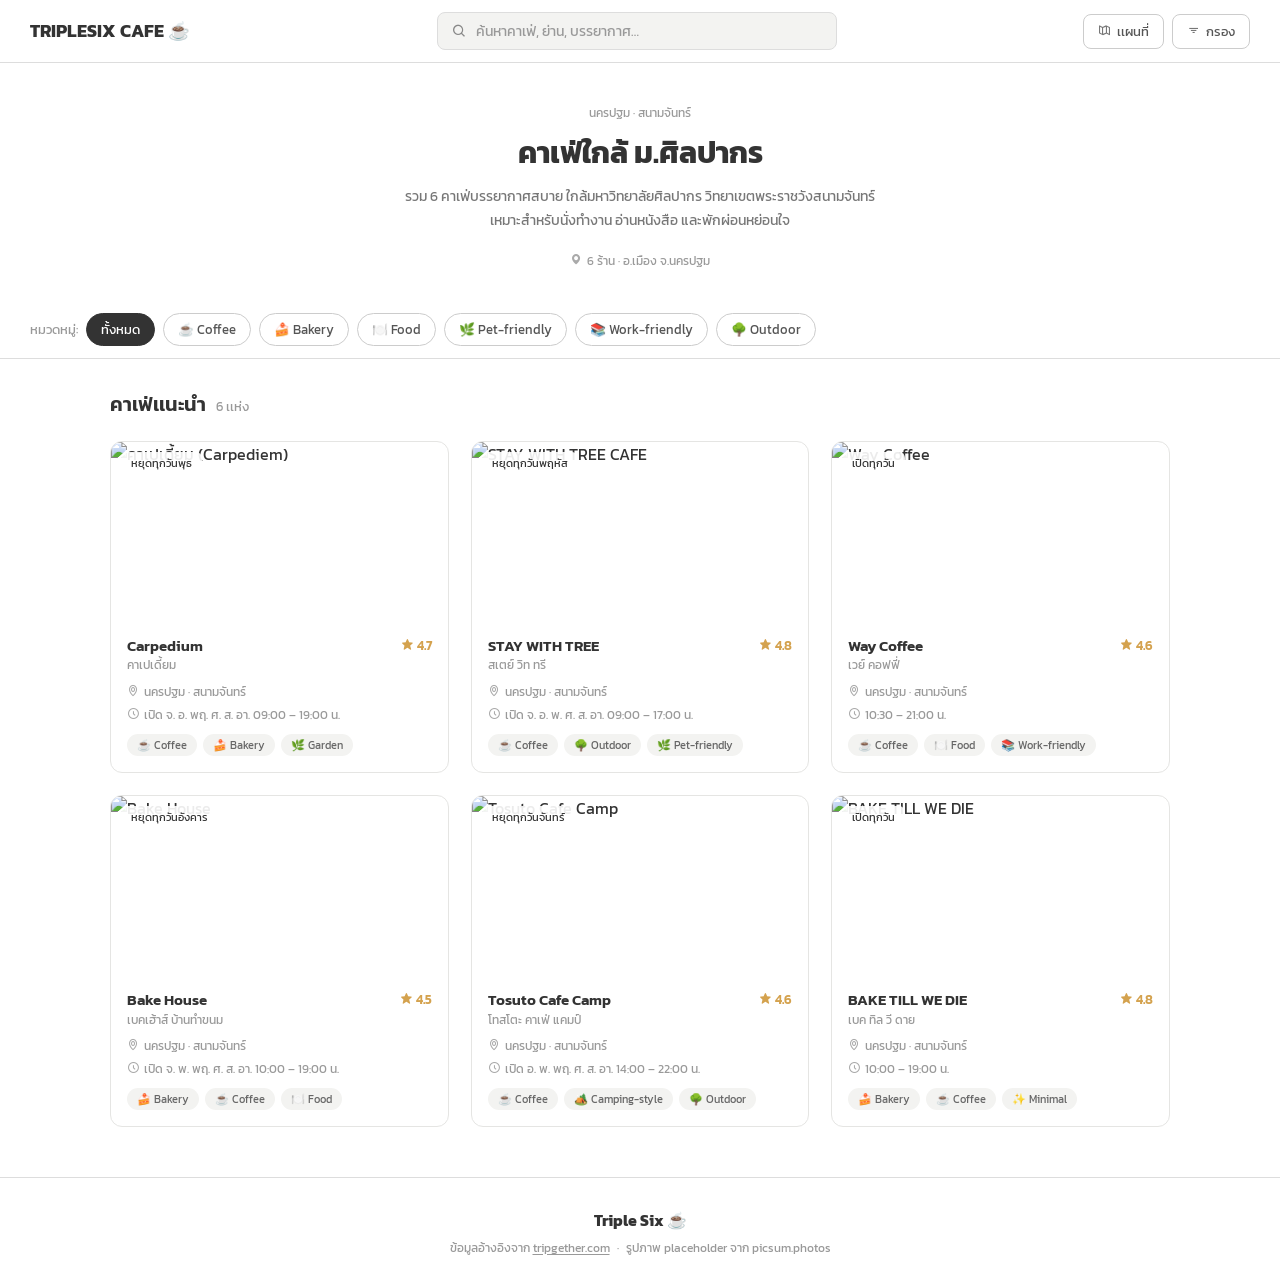
==== index.html @ 87efcfc4 "four commit" ====
<!DOCTYPE html>
<html lang="en">
<head>
    <meta charset="UTF-8">
    <meta name="viewport" content="width=device-width, initial-scale=1.0">
    <link rel="stylesheet" href="/css/home_style.css">
    <link href='https://unpkg.com/boxicons@2.1.4/css/boxicons.min.css' rel='stylesheet'>
    <link rel="preconnect" href="https://fonts.googleapis.com" />
    <link rel="preconnect" href="https://fonts.gstatic.com" crossorigin />
    <link href="https://fonts.googleapis.com/css2?family=Inter:wght@400;500;600;700&family=Kanit:wght@300;400;500;600;700&display=swap" rel="stylesheet" />
    <title>triple_six_cafe</title>
</head>
<body>
    <header class="navbar">
        <a class="navbar_logo" href="#">TRIPLESIX CAFE<span>☕</span></a>
        <div class="navbar_search_warp">
            <div class="navbar_search">
                <i class='bx bx-search'></i>
                <input type="text" placeholder="ค้นหาคาเฟ่, ย่าน, บรรยากาศ…" aria-label="ค้นหาคาเฟ่" />
            </div>
        </div>

        <div class="navbar_action">
            <button class="botton_outline">
                <i class='bx bx-map-alt' ></i>
                เเผนที่
            </button>
            <button class="botton_outline">
                <i class='bx bx-filter' ></i>
                กรอง
            </button>
        </div>
    </header>
    
    <section class="page_header">
        <p class="page_header_eyebrow">
            นครปฐม · สนามจันทร์
        </p>
        <h1 class="page_header_title">
            คาเฟ่ใกล้ ม.ศิลปากร
        </h1>
        <p class="page_header_sub">
            รวม 6 คาเฟ่บรรยากาศสบาย ใกล้มหาวิทยาลัยศิลปากร วิทยาเขตพระราชวังสนามจันทร์<br>
            เหมาะสำหรับนั่งทำงาน อ่านหนังสือ และพักผ่อนหย่อนใจ
        </p>
        <span class="page_header_meta">
            <i class='bx bxs-map' ></i>
            6 ร้าน · อ.เมือง จ.นครปฐม
        </span>
    </section>

    <div class="filter_bar">
        <span class="filter_bar_label">หมวดหมู่:</span>
        <button class="filter_chip_active">ทั้งหมด</button>
        <button class="filter_chip">☕ Coffee</button>
        <button class="filter_chip">🍰 Bakery</button>
        <button class="filter_chip">🍽️ Food</button>
        <button class="filter_chip">🌿 Pet-friendly</button>
        <button class="filter_chip">📚 Work-friendly</button>
        <button class="filter_chip">🌳 Outdoor</button>
    </div>
    <main class="container">
        <div class="section_header">
            <h2 class="section_header_title">คาเฟ่เเนะนำ</h2>
            <span class="section_header_count">6 เเห่ง</span>
        </div>

        <div class="cafe_grid">
        <a href="Carpedium_page.html">
            <article href="way_home.html" class="cafe_card">
                <div class="cafe_card_image_warp">
                    <img src="https://cms.dmpcdn.com/food/2021/02/17/df872bf0-718c-11eb-85b4-d74ed7823c07_original.jpg" alt="คาเปเดี้ยม (Carpediem)" loading="lazy"/>
                    <span class="cafe_card_badge">หยุดทุกวันพุธ</span>
                </div>
                <div class="cafe_card_body">
                    <div class="cafe_card_top">
                        <div>
                            <p class="cafe_card_name">Carpedium</p>
                            <p class="cafe_card_name">คาเปเดี้ยม</p>
                        </div>
                        <span class="cafe_card_rating">
                            <i class='bx bxs-star' ></i>
                            4.7
                        </span>
                    </div>
                    <div class="cafe_card_location">
                        <i class='bx bx-map' ></i>
                        นครปฐม · สนามจันทร์
                    </div>
                    <div class="cafe_card_hour">
                        <i class='bx bx-time-five' ></i>
                        เปิด จ. อ. พฤ. ศ. ส. อา.  09:00 – 19:00 น.
                    </div>
                    <div class="cafe_card_tags">
                        <span class="tag">☕ Coffee</span>
                        <span class="tag">🍰 Bakery</span>
                        <span class="tag">🌿 Garden</span>
                    </div>
                </div>
            </article>
        </a>

        <a href="Stay_with_tree_page.html">
            <article class="cafe_card">
                <div class="cafe_card_image_warp">
                    <img src="https://cms.dmpcdn.com/ugcarticle/2020/06/15/211d8240-370c-11ec-ad02-b55ebad82db1_original.jpeg" alt="STAY WITH TREE CAFE" loading="lazy"/>
                    <span class="cafe_card_badge">หยุดทุกวันพฤหัส</span>
                </div>
                <div class="cafe_card_body">
                    <div class="cafe_card_top">
                        <div>
                            <p class="cafe_card_name">STAY WITH TREE</p>
                            <p class="cafe_card_name">สเตย์ วิท ทรี</p>
                        </div>
                        <span class="cafe_card_rating">
                            <i class='bx bxs-star' ></i>
                            4.8
                        </span>
                    </div>
                    <div class="cafe_card_location">
                        <i class='bx bx-map' ></i>
                        นครปฐม · สนามจันทร์
                    </div>
                    <div class="cafe_card_hour">
                        <i class='bx bx-time-five' ></i>
                        เปิด จ. อ. พ. ศ. ส. อา. 09:00 – 17:00 น. 
                    </div>
                    <div class="cafe_card_tags">
                        <span class="tag">☕ Coffee</span>
                        <span class="tag">🌳 Outdoor</span>
                        <span class="tag">🌿 Pet-friendly</span>
                    </div>
                </div>
            </article>
        </a>

        <a href="Way_coffee_page.html">
            <article class="cafe_card">
                <div class="cafe_card_image_warp">
                    <img src="https://img.wongnai.com/p/1920x0/2017/08/02/bef6a3a764784b7f94c04570f521c3ca.jpg" alt="Way Coffee" loading="lazy"/>
                    <span class="cafe-card_badge">เปิดทุกวัน</span>
                </div>
                <div class="cafe_card_body">
                    <div class="cafe_card_top">
                        <div>
                            <p class="cafe_card_name">Way Coffee</p>
                            <p class="cafe_card_name">เวย์ คอฟฟี่</p>
                        </div>
                        <span class="cafe_card_rating">
                            <i class='bx bxs-star' ></i>
                            4.6
                        </span>
                    </div>
                    <div class="cafe_card_location">
                        <i class='bx bx-map' ></i>
                        นครปฐม · สนามจันทร์
                    </div>
                    <div class="cafe_card_hour">
                        <i class='bx bx-time-five' ></i>
                        10:30 – 21:00 น.
                    </div>
                    <div class="cafe_card_tags">
                        <span class="tag">☕ Coffee</span>
                        <span class="tag">🍽️ Food</span>
                        <span class="tag">📚 Work-friendly</span>
                    </div>
                </div>
            </article>
        </a>

        <a href="Bake_house_page.html">
            <article class="cafe_card">
                <div class="cafe_card_image_warp">
                    <img src="https://img.wongnai.com/p/400x0/2021/03/04/fd620c807dcf4549821f5a321be902ec.jpg" alt="Bake House" loading="lazy"/>
                    <span class="cafe_card_badge">หยุดทุกวันอังคาร</span>
                </div>
                <div class="cafe_card_body">
                    <div class="cafe_card_top">
                        <div>
                            <p class="cafe_card_name">Bake House</p>
                            <p class="cafe_card_name">เบคเฮ้าส์ บ้านทำขนม</p>
                        </div>
                        <span class="cafe_card_rating">
                            <i class='bx bxs-star' ></i>
                            4.5
                        </span>
                    </div>
                    <div class="cafe_card_location">
                        <i class='bx bx-map' ></i>
                        นครปฐม · สนามจันทร์
                    </div>
                    <div class="cafe_card_hour">
                        <i class='bx bx-time-five' ></i>
                        เปิด จ. พ. พฤ. ศ. ส. อา. 10:00 – 19:00 น.
                    </div>
                    <div class="cafe_card_tags">
                        <span class="tag">🍰 Bakery</span>
                        <span class="tag">☕ Coffee</span>
                        <span class="tag">🍽️ Food</span>
                    </div>
                </div>
            </article>
        </a>

        <a href="Tosuto_cafe_camp_page.html">
            <article class="cafe_card">
                <div class="cafe_card_image_warp">
                    <img src="https://www.tripgether.com/wp-content/uploads/2022/02/Tosoto2.jpg" alt="Tosuto Cafe Camp" loading="lazy"/>
                    <span class="cafe_card_badge">หยุดทุกวันจันทร์</span>
                </div>
                <div class="cafe_card_body">
                    <div class="cafe_card_top">
                        <div>
                            <p class="cafe_card_name">Tosuto Cafe Camp</p>
                            <p class="cafe_card_name">โทสโตะ คาเฟ่ แคมป์</p>
                        </div>
                        <span class="cafe_card_rating">
                            <i class='bx bxs-star' ></i>
                            4.6
                        </span>
                    </div>
                    <div class="cafe_card_location">
                        <i class='bx bx-map' ></i>
                        นครปฐม · สนามจันทร์
                    </div>
                    <div class="cafe_card_hour">
                        <i class='bx bx-time-five' ></i>
                        เปิด อ. พ. พฤ. ศ. ส. อา.  14:00 – 22:00 น. 
                    </div>
                    <div class="cafe_card_tags">
                        <span class="tag">☕ Coffee</span>
                        <span class="tag">🏕️ Camping-style</span>
                        <span class="tag">🌳 Outdoor</span>
                    </div>
                </div>
            </article>
        </a>

        <a href="Bake_till_we_die.html">
            <article class="cafe_card">
                <div class="cafe_card_image-warp">
                    <img src="https://www.tripgether.com/wp-content/uploads/2022/02/Baketillwedie1.jpg" alt="BAKE TILL WE DIE" loading="lazy"/>
                    <span class="cafe_card_badge">เปิดทุกวัน</span>
                </div>
                <div class="cafe_card_body">
                    <div class="cafe_card_top">
                        <div>
                            <p class="cafe_card_name">BAKE TILL WE DIE</p>
                            <p class="cafe_card_name">เบค ทิล วี ดาย</p>
                        </div>
                        <span class="cafe_card_rating">
                            <i class='bx bxs-star' ></i>
                            4.8
                        </span>
                    </div>
                    <div class="cafe_card_loaction">
                        <i class='bx bx-map' ></i>
                        นครปฐม · สนามจันทร์
                    </div>
                    <div class="cafe_card_hour">
                        <i class='bx bx-time-five' ></i>
                        10:00 – 19:00 น.
                    </div>
                    <div class="cafe_card_tags">
                        <span class="tag">🍰 Bakery</span>
                        <span class="tag">☕ Coffee</span>
                        <span class="tag">✨ Minimal</span>
                    </div>
                </div>
            </article>
        </a>
        </div>
    </main>

    <footer class="footer">
        <p class="footer_brand">Triple Six ☕</p>
        <p class="footer_text">
            ข้อมูลอ้างอิงจาก <a href="https://www.tripgether.com" target="_blank" style="color:inherit; text-decoration:underline; text-underline-offset:2px;">tripgether.com</a>
            <span class="footer__divider">·</span>
            รูปภาพ placeholder จาก picsum.photos
        </p>
    </footer>

</body>
</html>
---- css/home_style.css ----
* {
    margin: 0;
    padding: 0;
    box-sizing: border-box;
}

body {
    font-family: 'Kanit', sans-serif;
    background-color: #fff;
    color: #333;
}

a {
    text-decoration: none;
    color: inherit;
}

img {
    max-width: 100%;
}

button {
    cursor: pointer;
    font-family: 'Kanit', sans-serif;
}

.navbar {
    position: sticky;
    top: 0;
    display: flex;
    align-items: center;
    justify-content: space-between;
    padding: 12px 30px;
    background: #fff;
    border-bottom: 1px solid #ddd;
    z-index: 10;
}

.navbar_logo {
    font-weight: 700;
    font-size: 1.1rem;
    color: #333;
}

.navbar_logo span {
    margin-left: 4px;
}

.navbar_search_warp {
    flex: 1;
    max-width: 400px;
    margin: 0 20px;
}

.navbar_search {
    display: flex;
    align-items: center;
    gap: 8px;
    padding: 8px 14px;
    background-color: #f3f3f1;
    border-radius: 8px;
    border: 1px solid #ddd;
}

.navbar_search:focus-within {
    border-color: #aaa;
}

.navbar_search input {
    border: none;
    outline: none;
    background: none;
    font-size: 0.85rem;
    width: 100%;
    font-family: 'Kanit', sans-serif;
}

.navbar_search input::placeholder {
    color: #999;
}

.navbar_search i {
    color: #888;
}

.navbar_action {
    display: flex;
    gap: 8px;
}

.botton_outline {
    display: flex;
    align-items: center;
    gap: 6px;
    padding: 7px 14px;
    font-size: 0.82rem;
    font-family: 'Kanit', sans-serif;
    color: #555;
    background: none;
    border: 1px solid #ccc;
    border-radius: 8px;
}

.botton_outline:hover {
    background-color: #f0f0ee;
}

.botton_outline i {
    color: #777;
}

.page_header {
    text-align: center;
    padding: 40px 20px 30px;
    max-width: 600px;
    margin: 0 auto;
}

.page_header_eyebrow {
    font-size: 0.78rem;
    color: #999;
    margin-bottom: 8px;
}

.page_header_title {
    font-size: 1.9rem;
    font-weight: 700;
    color: #333;
    margin-bottom: 10px;
}

.page_header_sub {
    font-size: 0.88rem;
    color: #777;
    line-height: 1.7;
    margin-bottom: 14px;
}

.page_header_meta {
    display: inline-flex;
    align-items: center;
    gap: 5px;
    font-size: 0.78rem;
    color: #999;
}

.page_header_meta i {
    color: #aaa;
}

.filter_bar {
    display: flex;
    align-items: center;
    gap: 8px;
    padding: 12px 30px;
    overflow-x: auto;
    border-bottom: 1px solid #ddd;
    background-color: #fff;
}

.filter_bar_label {
    font-size: 0.8rem;
    color: #999;
    white-space: nowrap;
}

.filter_chip,
.filter_chip_active {
    white-space: nowrap;
    padding: 6px 14px;
    font-size: 0.8rem;
    font-family: 'Kanit', sans-serif;
    border-radius: 20px;
    border: 1px solid #ccc;
    background: #fff;
    color: #555;
}

.filter_chip:hover {
    background-color: #f0f0ee;
}

.filter_chip_active {
    background-color: #333;
    color: #fff;
    border-color: #333;
}

.container {
    max-width: 1100px;
    margin: 0 auto;
    padding: 30px 20px 50px;
}

.section_header {
    display: flex;
    align-items: baseline;
    gap: 10px;
    margin-bottom: 22px;
}

.section_header_title {
    font-size: 1.25rem;
    font-weight: 600;
    color: #333;
}

.section_header_count {
    font-size: 0.82rem;
    color: #999;
}

.cafe_grid {
    display: grid;
    grid-template-columns: repeat(3, 1fr);
    gap: 22px;
}

.cafe_card_link {
    text-decoration: none;
    color: inherit;
    display: block;
}

.cafe_card {
    background: #fff;
    border-radius: 12px;
    overflow: hidden;
    border: 1px solid #e5e5e3;
}

.cafe_card_image_warp,
.cafe_card_image-warp {
    position: relative;
    height: 180px;
    overflow: hidden;
}

.cafe_card_image_warp img,
.cafe_card_image-warp img {
    width: 100%;
    height: 100%;
    object-fit: cover;
}

.cafe_card_badge,
.cafe-card_badge {
    position: absolute;
    top: 10px;
    left: 10px;
    padding: 3px 10px;
    font-size: 0.7rem;
    background: rgba(255, 255, 255, 0.9);
    color: #333;
    border-radius: 6px;
}

.cafe_card_body {
    padding: 14px 16px 16px;
}

.cafe_card_top {
    display: flex;
    justify-content: space-between;
    align-items: flex-start;
    margin-bottom: 8px;
}

.cafe_card_name {
    font-size: 0.92rem;
    font-weight: 600;
    color: #333;
    line-height: 1.4;
}

.cafe_card_name+.cafe_card_name {
    font-weight: 400;
    font-size: 0.78rem;
    color: #999;
}

.cafe_card_rating {
    display: flex;
    align-items: center;
    gap: 3px;
    font-size: 0.8rem;
    font-weight: 600;
    color: #d4a24e;
}

.cafe_card_rating i {
    color: #d4a24e;
}

.cafe_card_location,
.cafe_card_loaction {
    display: flex;
    align-items: center;
    gap: 5px;
    font-size: 0.78rem;
    color: #999;
    margin-bottom: 4px;
}

.cafe_card_location i,
.cafe_card_loaction i {
    color: #aaa;
}

.cafe_card_hour {
    display: flex;
    align-items: center;
    gap: 5px;
    font-size: 0.78rem;
    color: #999;
    margin-bottom: 10px;
}

.cafe_card_hour i {
    color: #aaa;
}

.cafe_card_tags {
    display: flex;
    flex-wrap: wrap;
    gap: 6px;
}

.tag {
    font-size: 0.7rem;
    padding: 3px 10px;
    background-color: #f3f3f1;
    color: #666;
    border-radius: 14px;
}

.detail_hero {
    max-width: 800px;
    margin: 0 auto;
    padding: 0 20px;
}

.detail_hero img {
    width: 100%;
    height: 300px;
    object-fit: cover;
    border-radius: 12px;
}

.detail_content {
    max-width: 800px;
}

.detail_info {
    display: flex;
    flex-direction: column;
    gap: 8px;
    margin-bottom: 20px;
}

.detail_row {
    display: flex;
    align-items: center;
    gap: 8px;
    font-size: 0.88rem;
    color: #555;
}

.detail_row i {
    color: #aaa;
    font-size: 1.1rem;
}

.detail_row .bxs-star {
    color: #d4a24e;
}

.footer {
    text-align: center;
    padding: 30px 20px;
    border-top: 1px solid #ddd;
    background-color: #fff;
}

.footer_brand {
    font-weight: 700;
    font-size: 1rem;
    color: #333;
    margin-bottom: 6px;
}

.footer_text {
    font-size: 0.78rem;
    color: #999;
}

.footer__divider {
    margin: 0 4px;
}

@media (max-width: 900px) {
    .cafe_grid {
        grid-template-columns: repeat(2, 1fr);
    }

    .navbar {
        padding: 10px 16px;
    }

    .navbar_search_warp {
        max-width: 260px;
        margin: 0 12px;
    }

    .filter_bar {
        padding: 10px 16px;
    }
}

@media (max-width: 600px) {
    .cafe_grid {
        grid-template-columns: 1fr;
    }

    .navbar {
        flex-wrap: wrap;
        gap: 8px;
        padding: 10px 12px;
    }

    .navbar_search_warp {
        order: 3;
        max-width: 100%;
        flex-basis: 100%;
        margin: 0;
    }

    .navbar_action {
        margin-left: auto;
    }

    .page_header {
        padding: 28px 14px 20px;
    }

    .page_header_title {
        font-size: 1.4rem;
    }

    .container {
        padding: 20px 12px 40px;
    }

    .filter_bar {
        padding: 10px 12px;
    }

    .detail_hero img {
        height: 200px;
    }
}
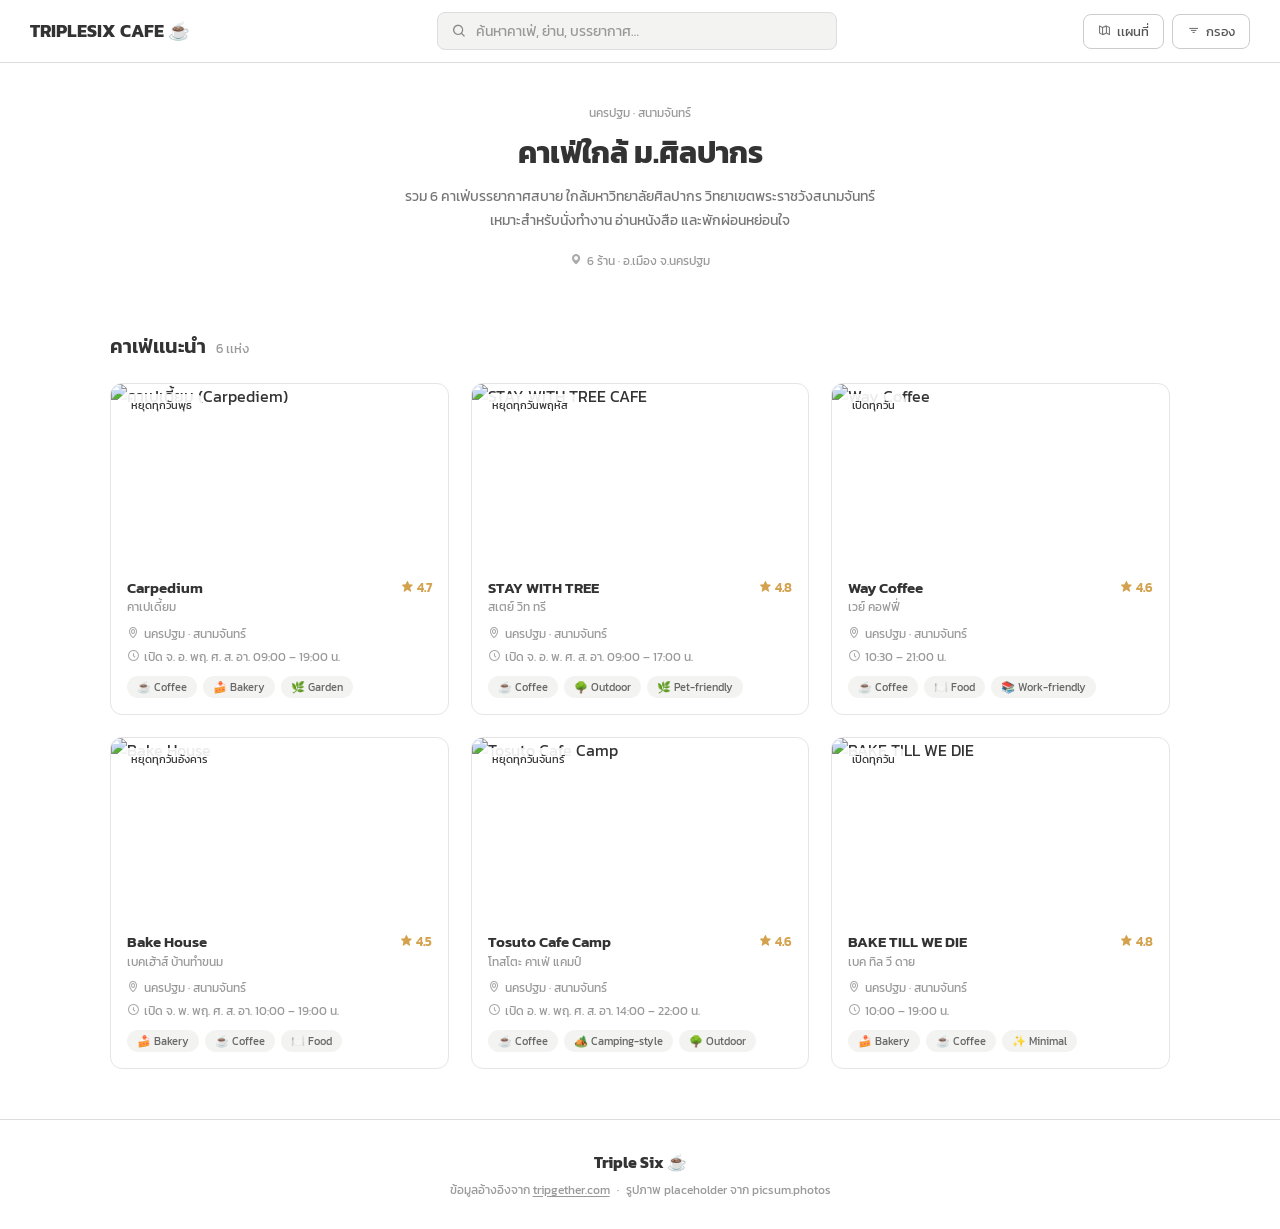
==== commit 762d42d3: "delete tag div" ====
--- a/index.html
+++ b/index.html
@@ -8,7 +8,7 @@
     <link rel="preconnect" href="https://fonts.googleapis.com" />
     <link rel="preconnect" href="https://fonts.gstatic.com" crossorigin />
     <link href="https://fonts.googleapis.com/css2?family=Inter:wght@400;500;600;700&family=Kanit:wght@300;400;500;600;700&display=swap" rel="stylesheet" />
-    <title>triple_six_cafe</title>
+    <title>Triple Six cafe</title>
 </head>
 <body>
     <header class="navbar">
@@ -48,17 +48,7 @@
             6 ร้าน · อ.เมือง จ.นครปฐม
         </span>
     </section>
-
-    <div class="filter_bar">
-        <span class="filter_bar_label">หมวดหมู่:</span>
-        <button class="filter_chip_active">ทั้งหมด</button>
-        <button class="filter_chip">☕ Coffee</button>
-        <button class="filter_chip">🍰 Bakery</button>
-        <button class="filter_chip">🍽️ Food</button>
-        <button class="filter_chip">🌿 Pet-friendly</button>
-        <button class="filter_chip">📚 Work-friendly</button>
-        <button class="filter_chip">🌳 Outdoor</button>
-    </div>
+    
     <main class="container">
         <div class="section_header">
             <h2 class="section_header_title">คาเฟ่เเนะนำ</h2>
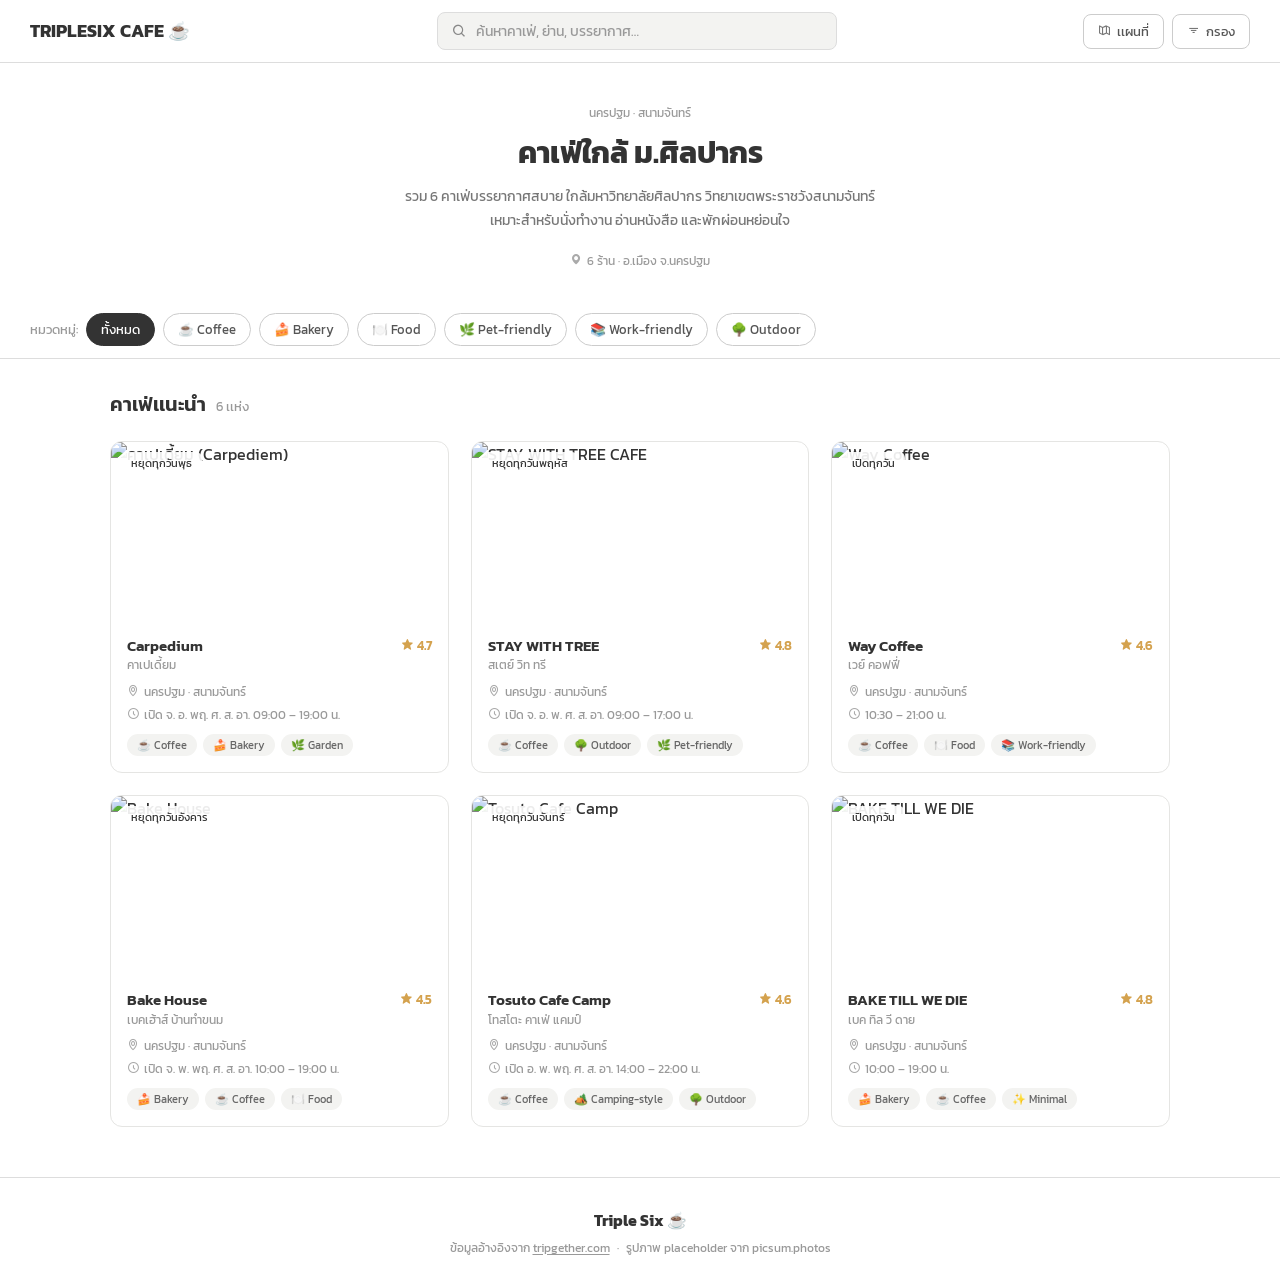
==== commit 9c0f00fc: "add filter bar" ====
--- a/index.html
+++ b/index.html
@@ -48,6 +48,17 @@
             6 ร้าน · อ.เมือง จ.นครปฐม
         </span>
     </section>
+
+    <div class="filter_bar">
+        <span class="filter_bar_label">หมวดหมู่:</span>
+        <button class="filter_chip_active">ทั้งหมด</button>
+        <button class="filter_chip">☕ Coffee</button>
+        <button class="filter_chip">🍰 Bakery</button>
+        <button class="filter_chip">🍽️ Food</button>
+        <button class="filter_chip">🌿 Pet-friendly</button>
+        <button class="filter_chip">📚 Work-friendly</button>
+        <button class="filter_chip">🌳 Outdoor</button>
+    </div>
     
     <main class="container">
         <div class="section_header">
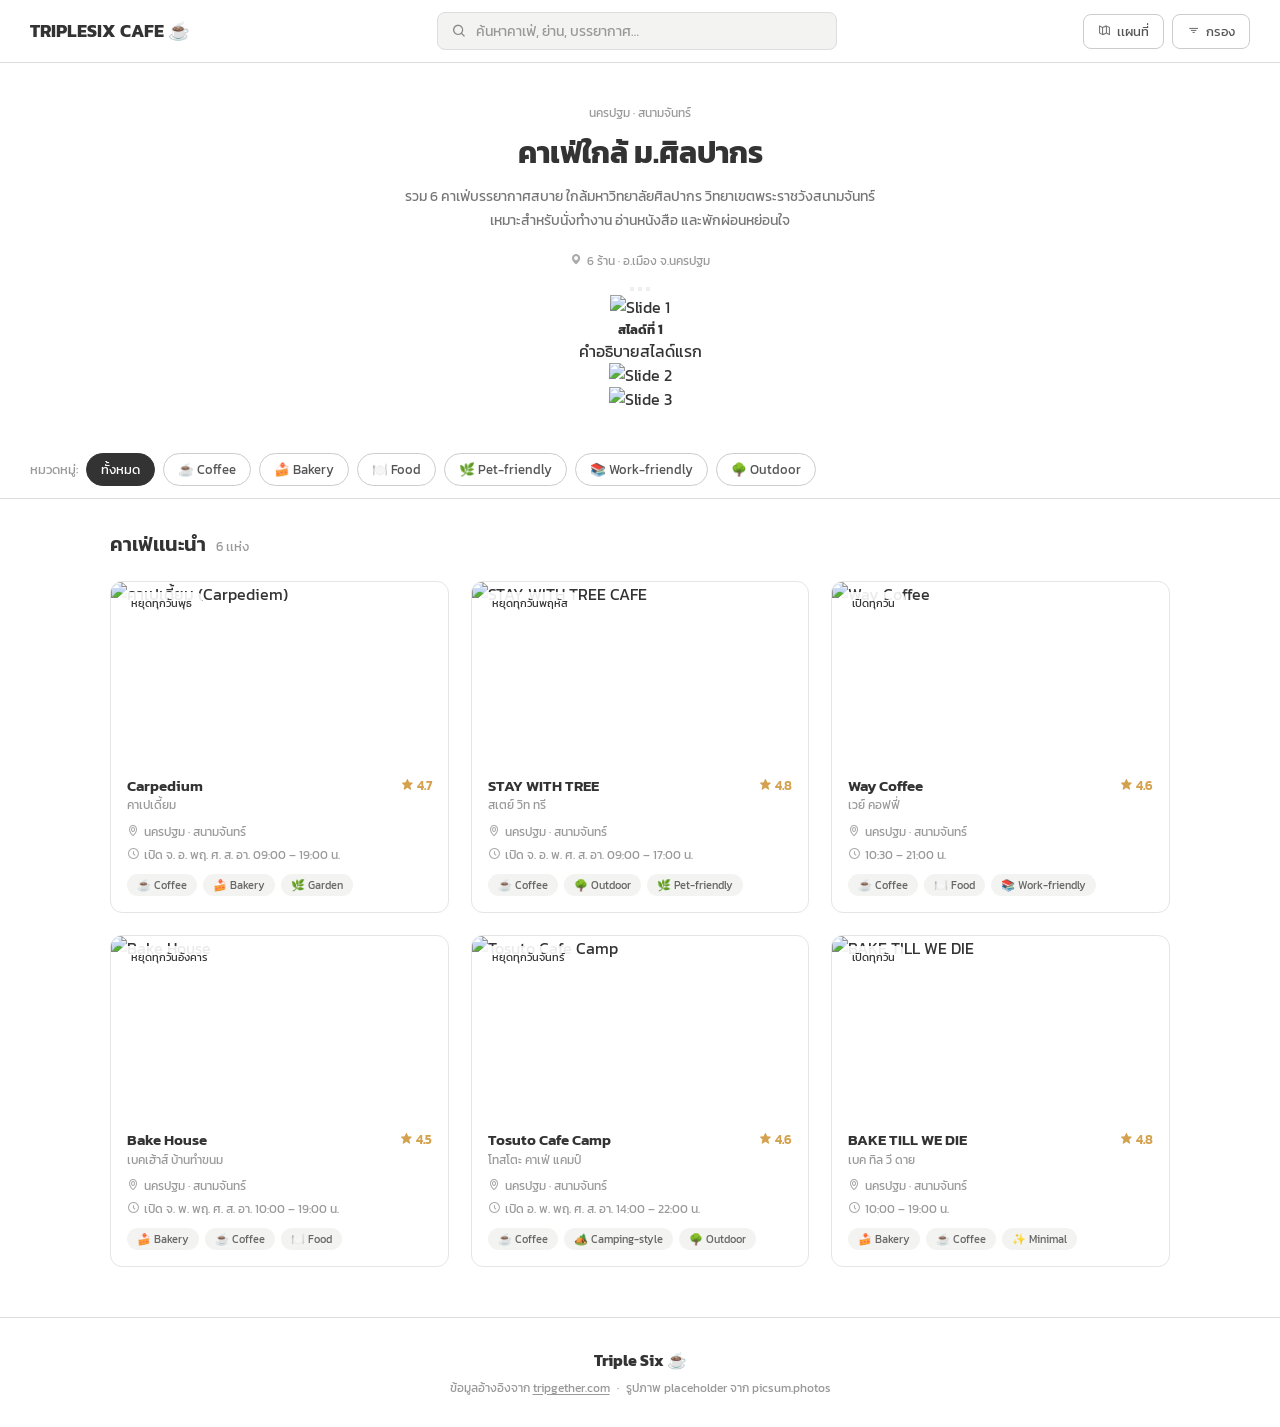
==== commit e7df6228: "add carousal" ====
--- a/index.html
+++ b/index.html
@@ -31,7 +31,7 @@
             </button>
         </div>
     </header>
-    
+
     <section class="page_header">
         <p class="page_header_eyebrow">
             นครปฐม · สนามจันทร์
@@ -47,6 +47,29 @@
             <i class='bx bxs-map' ></i>
             6 ร้าน · อ.เมือง จ.นครปฐม
         </span>
+        <div id="myCarousel" class="carousel slide" data-bs-ride="carousel">
+            <div class="carousel-indicators">
+                <button type="button" data-bs-target="#myCarousel" data-bs-slide-to="0" class="active"></button>
+                <button type="button" data-bs-target="#myCarousel" data-bs-slide-to="1"></button>
+                <button type="button" data-bs-target="#myCarousel" data-bs-slide-to="2"></button>
+            </div>
+
+             <div class="carousel-inner">
+                <div class="carousel-item active">
+                    <img src="https://picsum.photos/800/400?random=1" class="d-block w-100" alt="Slide 1">
+                    <div class="carousel-caption d-none d-md-block">
+                        <h5>สไลด์ที่ 1</h5>
+                        <p>คำอธิบายสไลด์แรก</p>
+                    </div>
+                </div>
+                <div class="carousel-item">
+                    <img src="https://picsum.photos/800/400?random=2" class="d-block w-100" alt="Slide 2">
+                </div>
+                <div class="carousel-item">
+                    <img src="https://picsum.photos/800/400?random=3" class="d-block w-100" alt="Slide 3">
+                </div>
+            </div>
+        </div>
     </section>
 
     <div class="filter_bar">
@@ -59,7 +82,7 @@
         <button class="filter_chip">📚 Work-friendly</button>
         <button class="filter_chip">🌳 Outdoor</button>
     </div>
-    
+
     <main class="container">
         <div class="section_header">
             <h2 class="section_header_title">คาเฟ่เเนะนำ</h2>
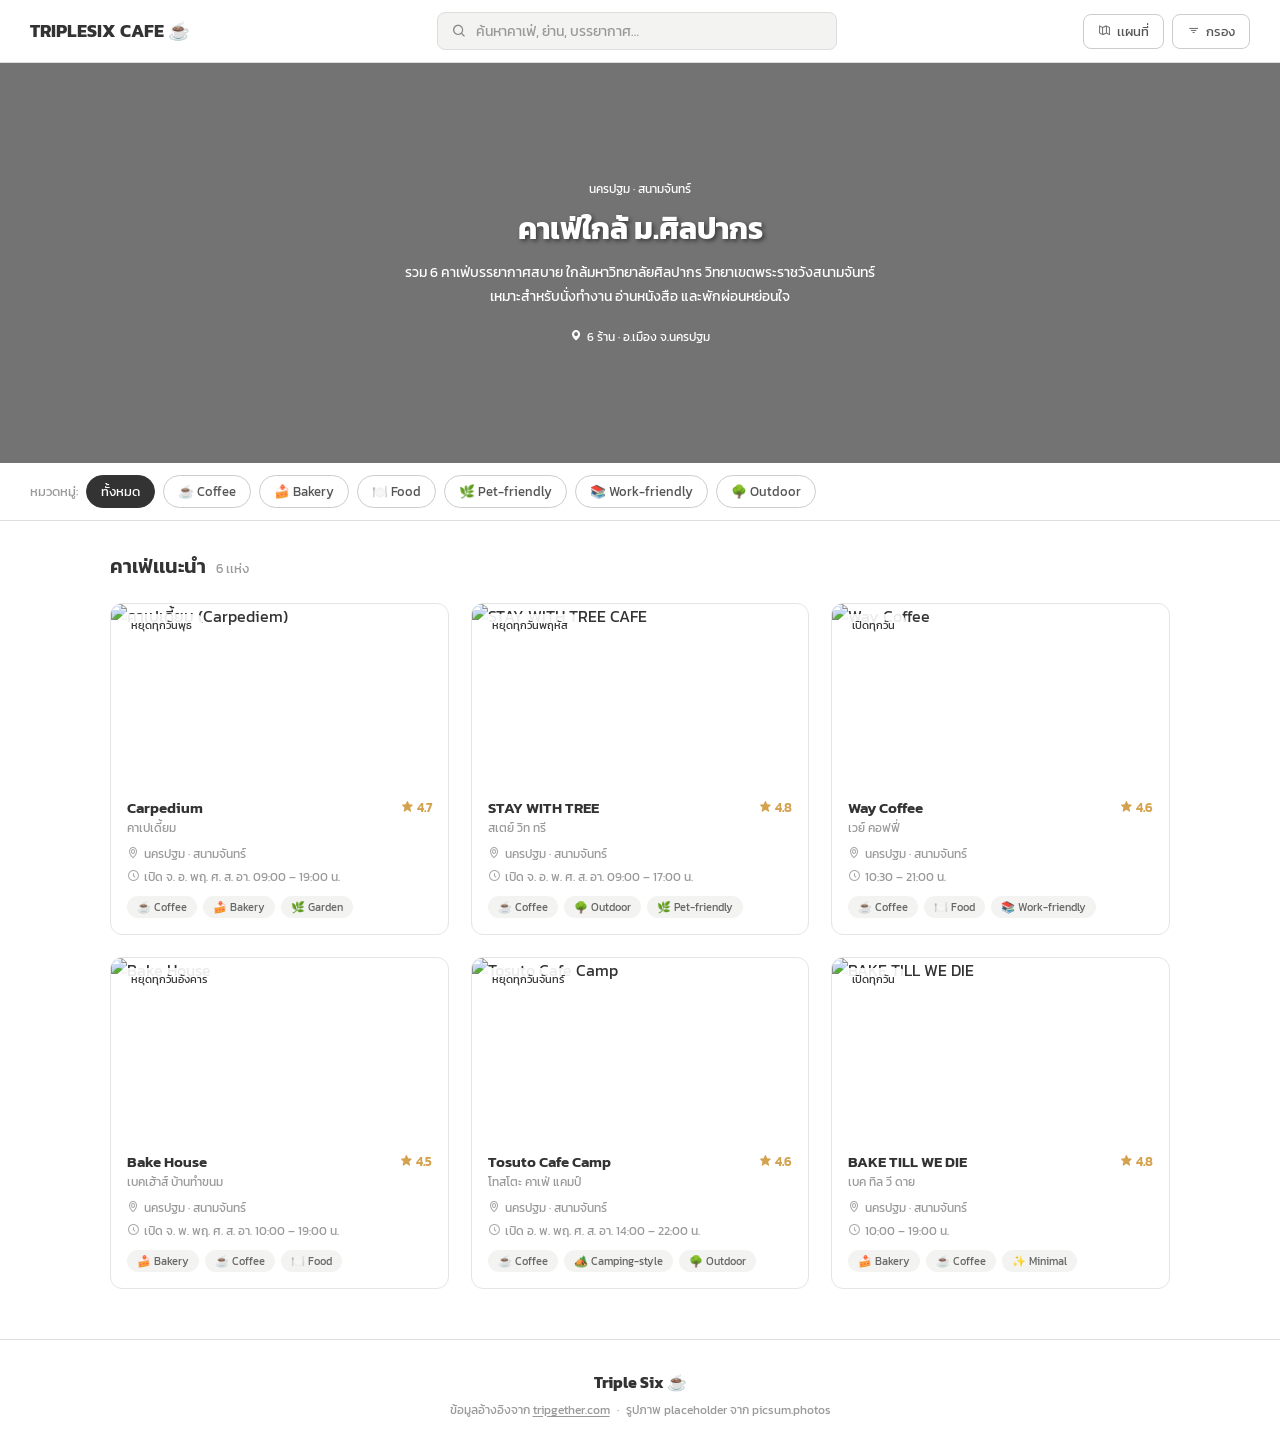
==== commit 8ce2eb12: "carousal update" ====
--- a/index.html
+++ b/index.html
@@ -33,42 +33,23 @@
     </header>
 
     <section class="page_header">
-        <p class="page_header_eyebrow">
-            นครปฐม · สนามจันทร์
-        </p>
-        <h1 class="page_header_title">
-            คาเฟ่ใกล้ ม.ศิลปากร
-        </h1>
-        <p class="page_header_sub">
-            รวม 6 คาเฟ่บรรยากาศสบาย ใกล้มหาวิทยาลัยศิลปากร วิทยาเขตพระราชวังสนามจันทร์<br>
-            เหมาะสำหรับนั่งทำงาน อ่านหนังสือ และพักผ่อนหย่อนใจ
-        </p>
-        <span class="page_header_meta">
-            <i class='bx bxs-map' ></i>
-            6 ร้าน · อ.เมือง จ.นครปฐม
-        </span>
-        <div id="myCarousel" class="carousel slide" data-bs-ride="carousel">
-            <div class="carousel-indicators">
-                <button type="button" data-bs-target="#myCarousel" data-bs-slide-to="0" class="active"></button>
-                <button type="button" data-bs-target="#myCarousel" data-bs-slide-to="1"></button>
-                <button type="button" data-bs-target="#myCarousel" data-bs-slide-to="2"></button>
-            </div>
-
-             <div class="carousel-inner">
-                <div class="carousel-item active">
-                    <img src="https://picsum.photos/800/400?random=1" class="d-block w-100" alt="Slide 1">
-                    <div class="carousel-caption d-none d-md-block">
-                        <h5>สไลด์ที่ 1</h5>
-                        <p>คำอธิบายสไลด์แรก</p>
-                    </div>
-                </div>
-                <div class="carousel-item">
-                    <img src="https://picsum.photos/800/400?random=2" class="d-block w-100" alt="Slide 2">
-                </div>
-                <div class="carousel-item">
-                    <img src="https://picsum.photos/800/400?random=3" class="d-block w-100" alt="Slide 3">
-                </div>
-            </div>
+        <div class="header_slideshow">
+            <div class="slide" style="background-image: url('https://cms.dmpcdn.com/food/2021/02/17/df872bf0-718c-11eb-85b4-d74ed7823c07_original.jpg');"></div>
+            <div class="slide" style="background-image: url('https://www.tripgether.com/wp-content/uploads/2022/02/Tosoto2.jpg');"></div>
+            <div class="slide" style="background-image: url('https://www.tripgether.com/wp-content/uploads/2022/02/Baketillwedie1.jpg');"></div>
+        </div>
+
+        <div class="header_content">
+            <p class="page_header_eyebrow">นครปฐม · สนามจันทร์</p>
+            <h1 class="page_header_title">คาเฟ่ใกล้ ม.ศิลปากร</h1>
+            <p class="page_header_sub">
+                รวม 6 คาเฟ่บรรยากาศสบาย ใกล้มหาวิทยาลัยศิลปากร วิทยาเขตพระราชวังสนามจันทร์<br>
+                เหมาะสำหรับนั่งทำงาน อ่านหนังสือ และพักผ่อนหย่อนใจ
+            </p>
+            <span class="page_header_meta">
+                <i class='bx bxs-map' ></i>
+                6 ร้าน · อ.เมือง จ.นครปฐม
+            </span>
         </div>
     </section>
 
--- a/css/home_style.css
+++ b/css/home_style.css
@@ -118,20 +118,83 @@
 
 .page_header_eyebrow {
     font-size: 0.78rem;
-    color: #999;
+    color: #fff;
     margin-bottom: 8px;
 }
 
 .page_header_title {
     font-size: 1.9rem;
     font-weight: 700;
-    color: #333;
+    color: #fff;
     margin-bottom: 10px;
+}
+.page_header {
+    position: relative;
+    overflow: hidden;
+    min-height: 400px;
+    max-width: 100%;
+    display: flex;
+    align-items: center;
+    justify-content: center;
+    text-align: center;
+    color: white;
+    padding: 60px 20px;
+}
+.header_slideshow {
+    position: absolute;
+    top: 0;
+    left: 0;
+    width: 100%;
+    height: 100%;
+    z-index: 1;
+}
+.slide {
+    position: absolute;
+    width: 100%;
+    height: 100%;
+    background-size: cover;
+    background-position: center 60%;
+    opacity: 0;
+    animation: slideFade 15s infinite;
+}
+.header_slideshow::after {
+    content: '';
+    position: absolute;
+    top: 0;
+    left: 0;
+    width: 100%;
+    height: 100%;
+    background: rgba(0, 0, 0, 0.55);
+    z-index: 2;
+}
+.slide:nth-child(1) { animation-delay: 0s; }
+.slide:nth-child(2) { animation-delay: 5s; }
+.slide:nth-child(3) { animation-delay: 10s; }
+
+.header_content {
+    position: relative;
+    z-index: 3;
+}
+
+@keyframes slideFade {
+    0% { opacity: 0; }
+    10% { opacity: 1; }
+    33% { opacity: 1; }
+    43% { opacity: 0; }
+    100% { opacity: 0; }
+}
+
+.page_header_title {
+    color: #ffffff;
+    text-shadow: 2px 2px 4px rgba(0,0,0,0.5);
+}
+.page_header_sub {
+    color: #fff;
 }
 
 .page_header_sub {
     font-size: 0.88rem;
-    color: #777;
+    color: #fff;
     line-height: 1.7;
     margin-bottom: 14px;
 }
@@ -141,11 +204,11 @@
     align-items: center;
     gap: 5px;
     font-size: 0.78rem;
-    color: #999;
+    color: #fff;
 }
 
 .page_header_meta i {
-    color: #aaa;
+    color: #fff;
 }
 
 .filter_bar {
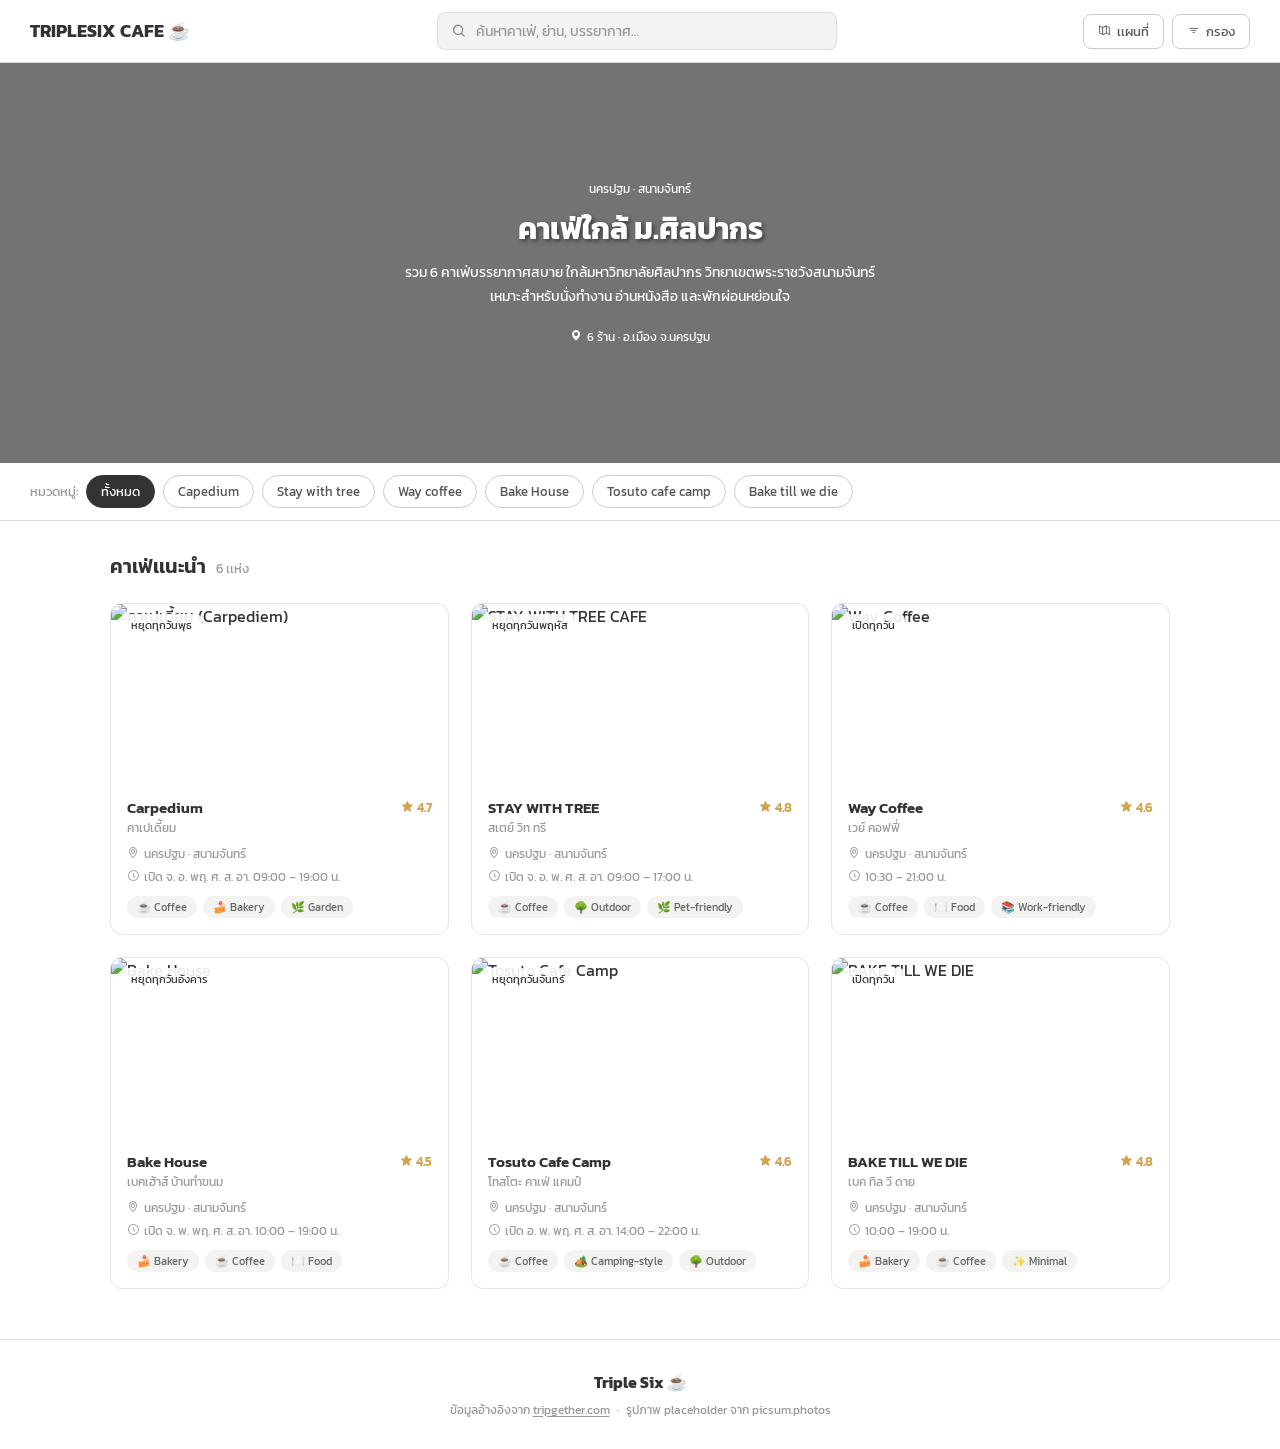
==== commit df0ebaa5: "Header navbar" ====
--- a/index.html
+++ b/index.html
@@ -56,12 +56,24 @@
     <div class="filter_bar">
         <span class="filter_bar_label">หมวดหมู่:</span>
         <button class="filter_chip_active">ทั้งหมด</button>
-        <button class="filter_chip">☕ Coffee</button>
-        <button class="filter_chip">🍰 Bakery</button>
-        <button class="filter_chip">🍽️ Food</button>
-        <button class="filter_chip">🌿 Pet-friendly</button>
-        <button class="filter_chip">📚 Work-friendly</button>
-        <button class="filter_chip">🌳 Outdoor</button>
+        <a href="Carpedium_page.html">
+            <button class="filter_chip">Capedium</button>
+        </a>
+        <a href="Stay_with_tree_page.html">
+            <button class="filter_chip">Stay with tree</button>
+        </a>
+        <a href="Way_coffee_page.html">
+            <button class="filter_chip">Way coffee</button>
+        </a>
+        <a href="Bake_house_page.html">
+            <button class="filter_chip">Bake House</button>
+        </a>
+        <a href="Tosuto_cafe_camp_page.html">
+            <button class="filter_chip">Tosuto cafe camp</button>
+        </a>
+        <a href="Bake_till_we_die.html">
+            <button class="filter_chip">Bake till we die</button>
+        </a>
     </div>
 
     <main class="container">
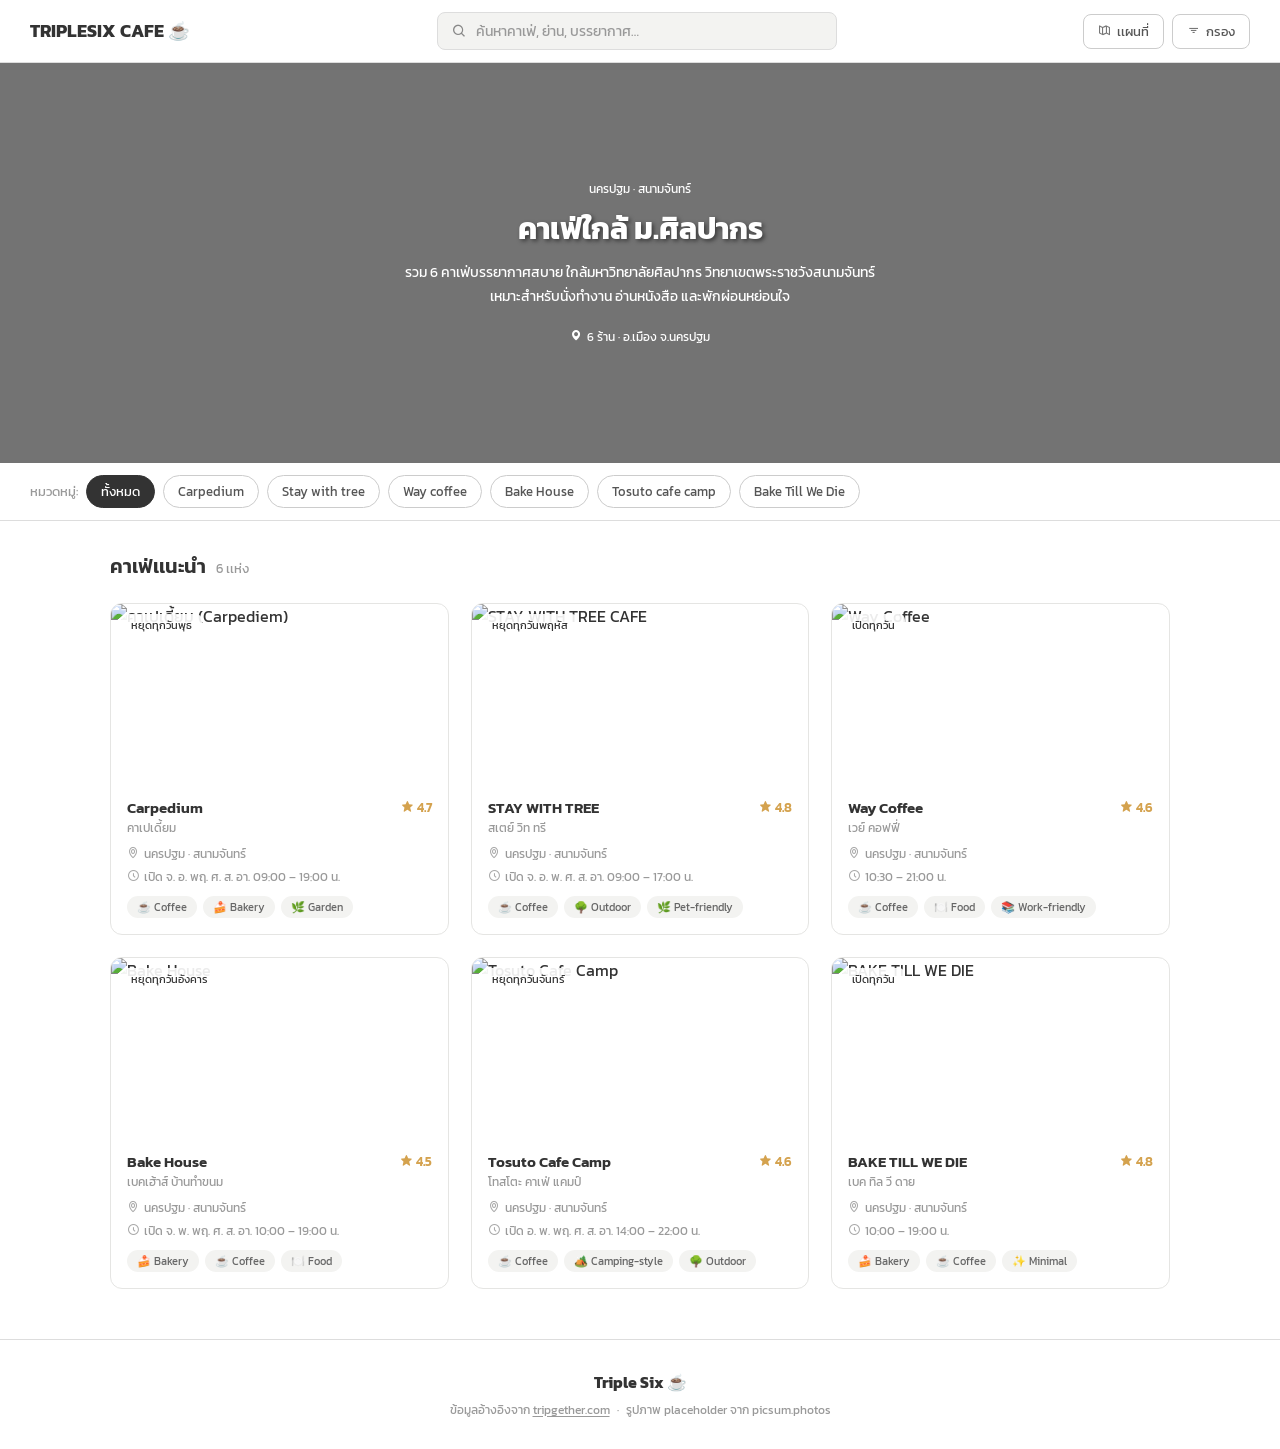
==== commit 88bdced3: "update header" ====
--- a/index.html
+++ b/index.html
@@ -57,7 +57,7 @@
         <span class="filter_bar_label">หมวดหมู่:</span>
         <button class="filter_chip_active">ทั้งหมด</button>
         <a href="Carpedium_page.html">
-            <button class="filter_chip">Capedium</button>
+            <button class="filter_chip">Carpedium</button>
         </a>
         <a href="Stay_with_tree_page.html">
             <button class="filter_chip">Stay with tree</button>
@@ -72,7 +72,7 @@
             <button class="filter_chip">Tosuto cafe camp</button>
         </a>
         <a href="Bake_till_we_die.html">
-            <button class="filter_chip">Bake till we die</button>
+            <button class="filter_chip">Bake Till We Die</button>
         </a>
     </div>
 
